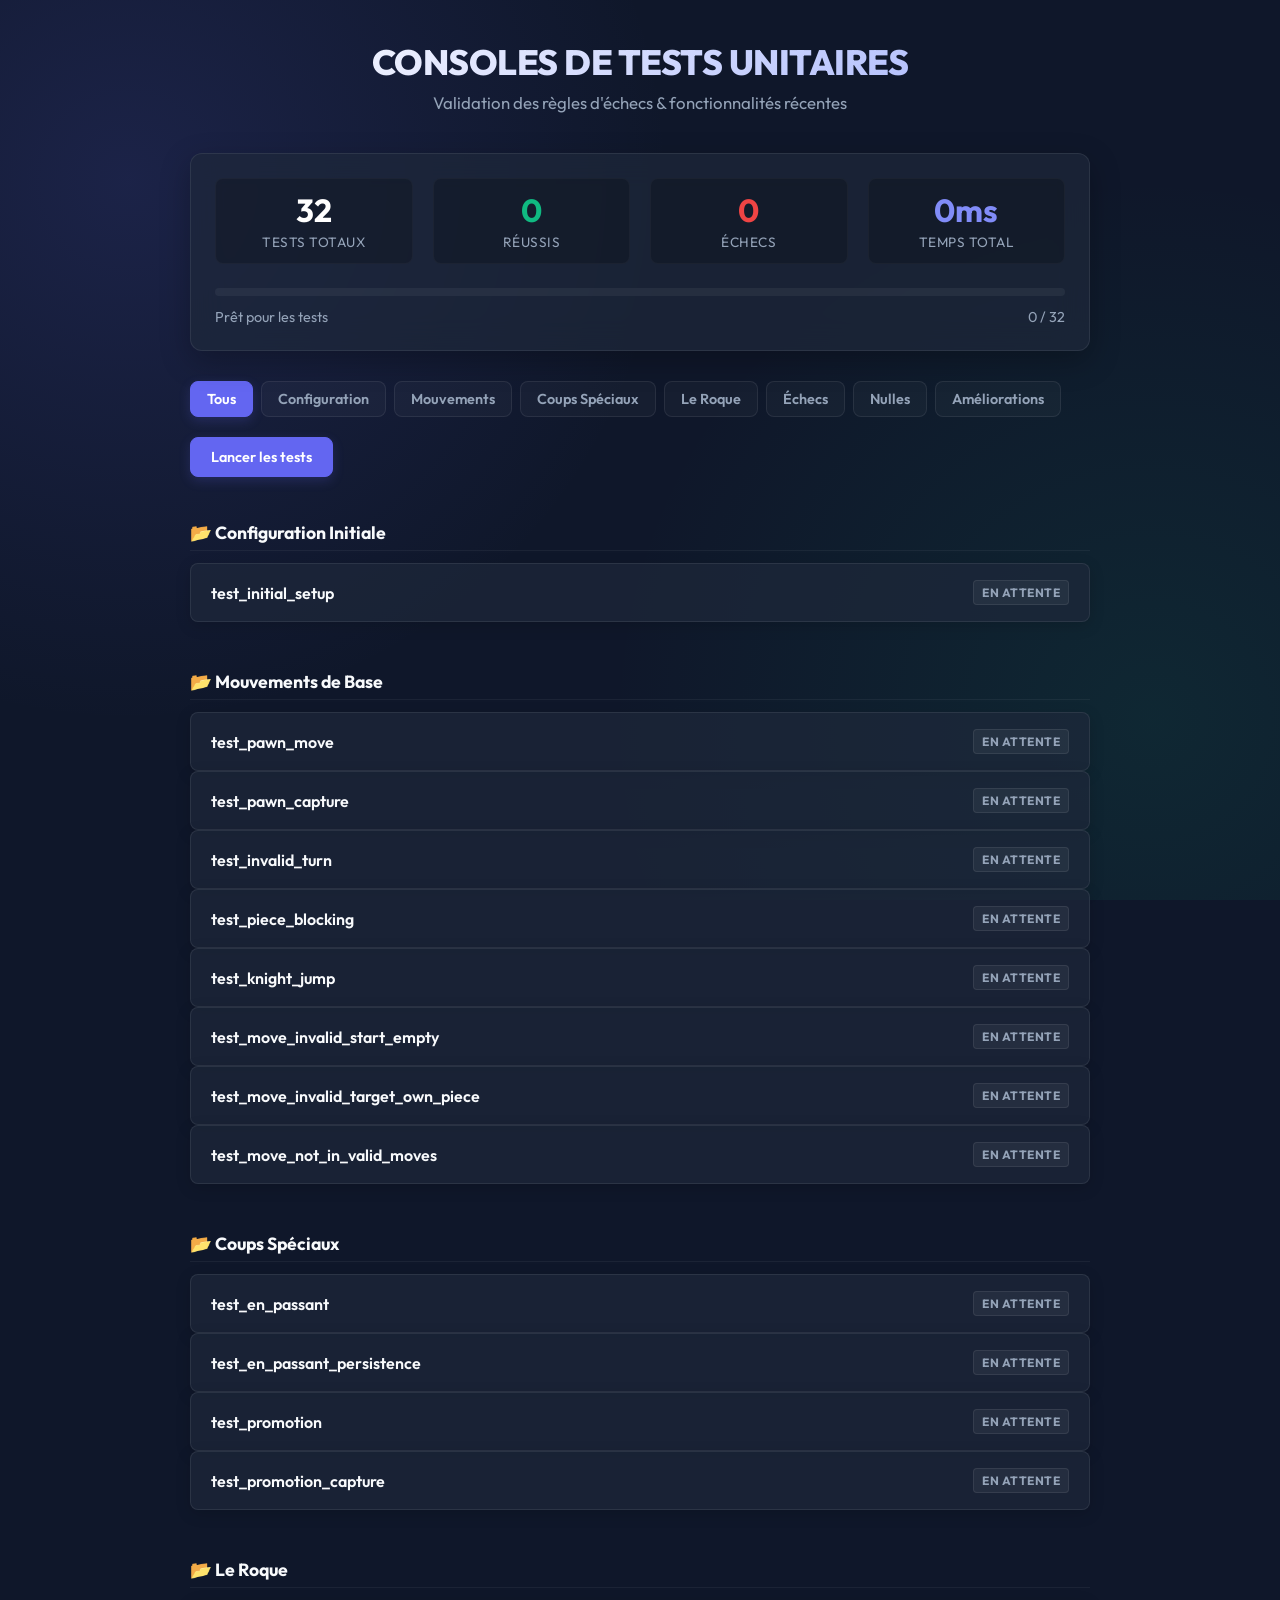
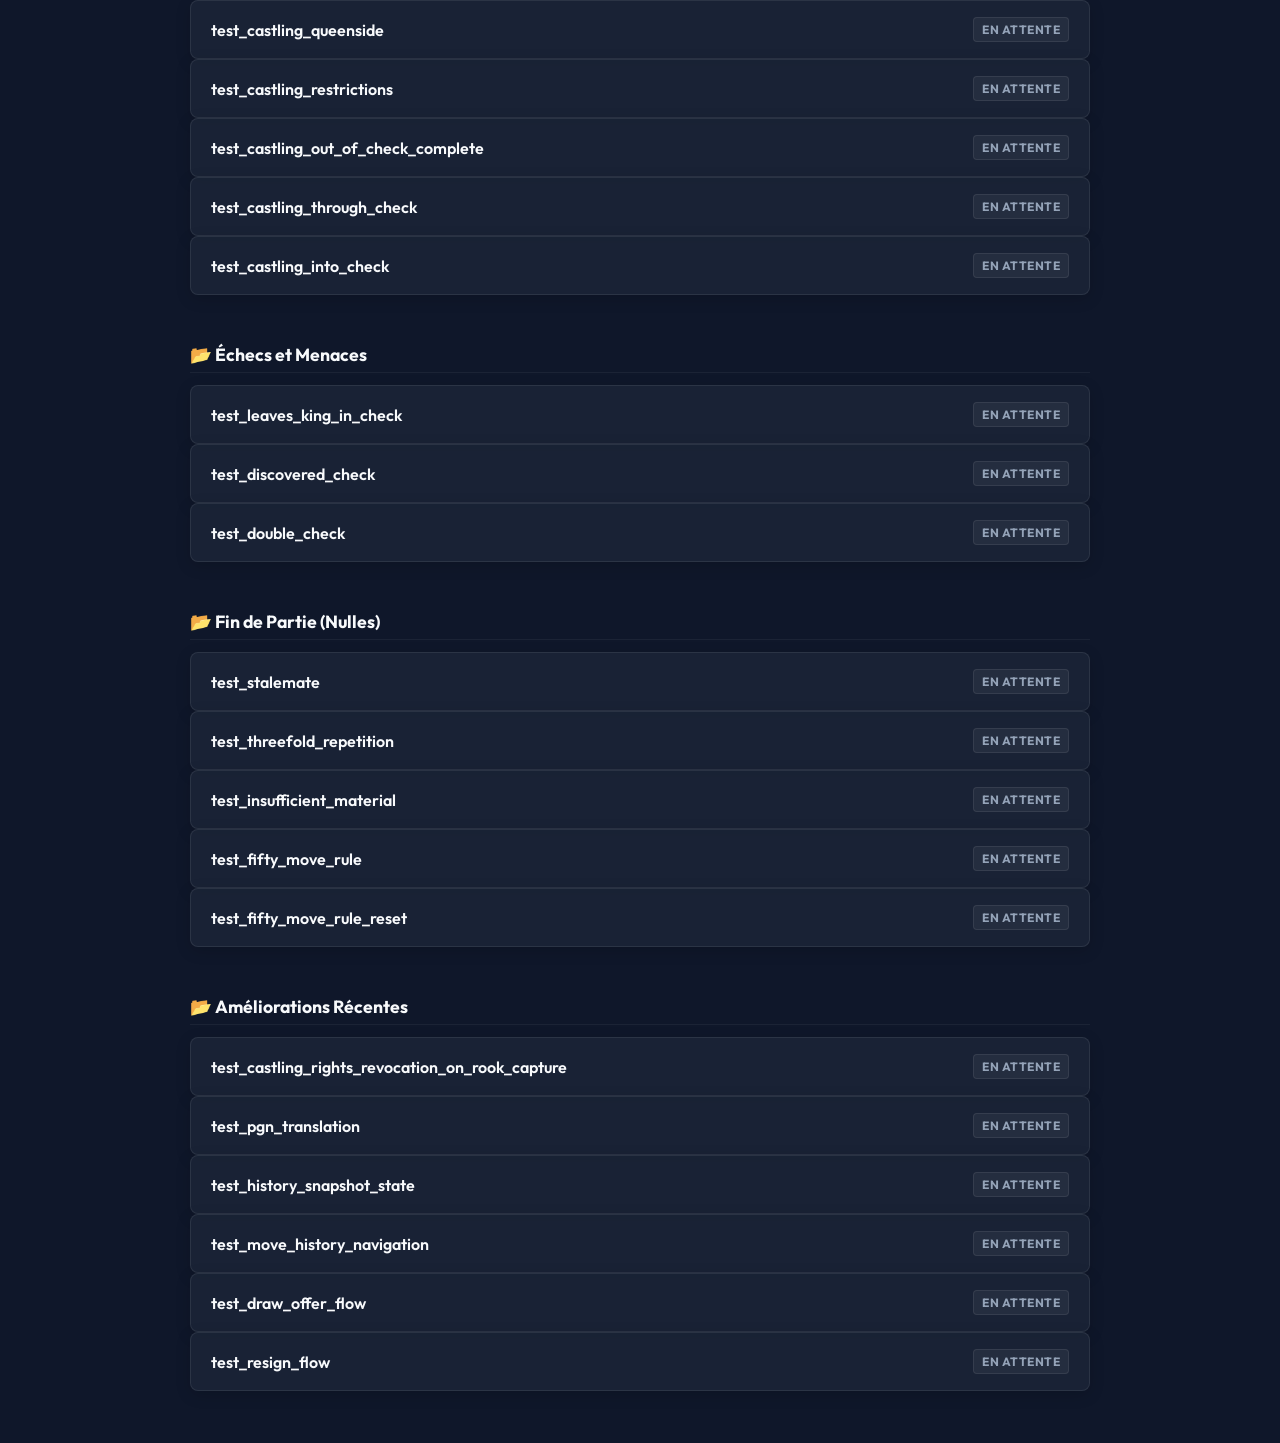
==== tests/test_runner.html @ a36e86dd "Migration test + Histo Coups" ====
<!DOCTYPE html>
<html lang="fr">
<head>
    <meta charset="UTF-8">
    <meta name="viewport" content="width=device-width, initial-scale=1.0">
    <title>Test Runner - Jeu d'Échecs Moderne</title>
    <!-- Google Fonts: Outfit -->
    <link rel="preconnect" href="https://fonts.googleapis.com">
    <link rel="preconnect" href="https://fonts.gstatic.com" crossorigin>
    <link href="https://fonts.googleapis.com/css2?family=Outfit:wght@300;400;500;600;700;800&display=swap" rel="stylesheet">
    <style>
        :root {
            --bg-dark: #0f172a;
            --bg-card: rgba(30, 41, 59, 0.7);
            --border-glass: rgba(255, 255, 255, 0.08);
            --text-main: #f8fafc;
            --text-secondary: #94a3b8;
            --color-success: #10b981;
            --color-success-bg: rgba(16, 185, 129, 0.15);
            --color-success-border: rgba(16, 185, 129, 0.3);
            --color-error: #ef4444;
            --color-error-bg: rgba(239, 68, 68, 0.15);
            --color-error-border: rgba(239, 68, 68, 0.3);
            --color-accent: #6366f1;
            --color-accent-hover: #818cf8;
            --radius-md: 12px;
            --radius-sm: 8px;
            --shadow-main: 0 10px 30px rgba(0, 0, 0, 0.25);
        }

        * {
            box-sizing: border-box;
            margin: 0;
            padding: 0;
        }

        body {
            font-family: 'Outfit', sans-serif;
            background-color: var(--bg-dark);
            color: var(--text-main);
            min-height: 100vh;
            padding: 40px 20px;
            background-image: radial-gradient(circle at 10% 20%, rgba(99, 102, 241, 0.15) 0%, transparent 40%),
                              radial-gradient(circle at 90% 80%, rgba(16, 185, 129, 0.1) 0%, transparent 40%);
            background-attachment: fixed;
        }

        .container {
            max-width: 900px;
            margin: 0 auto;
        }

        header {
            text-align: center;
            margin-bottom: 40px;
        }

        h1 {
            font-size: 2.2rem;
            font-weight: 800;
            letter-spacing: -0.5px;
            background: linear-gradient(135deg, #fff 0%, #a5b4fc 100%);
            -webkit-background-clip: text;
            -webkit-text-fill-color: transparent;
            margin-bottom: 8px;
        }

        .subtitle {
            color: var(--text-secondary);
            font-size: 1.05rem;
            font-weight: 400;
        }

        /* Dashboard de synthèse */
        .summary-card {
            background: var(--bg-card);
            backdrop-filter: blur(16px);
            border: 1px solid var(--border-glass);
            border-radius: var(--radius-md);
            padding: 24px;
            margin-bottom: 30px;
            box-shadow: var(--shadow-main);
        }

        .summary-grid {
            display: grid;
            grid-template-columns: repeat(4, 1fr);
            gap: 20px;
            text-align: center;
            margin-bottom: 24px;
        }

        .stat-box {
            padding: 12px;
            border-radius: var(--radius-sm);
            background: rgba(0, 0, 0, 0.2);
            border: 1px solid rgba(255, 255, 255, 0.03);
        }

        .stat-value {
            font-size: 2rem;
            font-weight: 700;
            line-height: 1.2;
            margin-bottom: 4px;
        }

        .stat-label {
            font-size: 0.85rem;
            color: var(--text-secondary);
            text-transform: uppercase;
            letter-spacing: 0.5px;
        }

        #stat-total .stat-value { color: #fff; }
        #stat-pass .stat-value { color: var(--color-success); }
        #stat-fail .stat-value { color: var(--color-error); }
        #stat-duration .stat-value { color: var(--color-accent-hover); }

        /* Barre de progression */
        .progress-container {
            width: 100%;
            height: 8px;
            background: rgba(255, 255, 255, 0.05);
            border-radius: 4px;
            overflow: hidden;
            margin-bottom: 12px;
        }

        .progress-bar {
            height: 100%;
            width: 0%;
            background: linear-gradient(90deg, var(--color-accent) 0%, var(--color-success) 100%);
            border-radius: 4px;
            transition: width 0.3s ease;
        }

        .progress-text {
            display: flex;
            justify-content: space-between;
            font-size: 0.9rem;
            color: var(--text-secondary);
        }

        /* Filtres et Actions */
        .controls-bar {
            display: flex;
            justify-content: space-between;
            align-items: center;
            margin-bottom: 24px;
            gap: 20px;
            flex-wrap: wrap;
        }

        .filter-buttons {
            display: flex;
            gap: 8px;
            flex-wrap: wrap;
        }

        .btn {
            font-family: inherit;
            padding: 8px 16px;
            border-radius: var(--radius-sm);
            font-size: 0.9rem;
            font-weight: 600;
            cursor: pointer;
            transition: all 0.2s;
            border: 1px solid var(--border-glass);
        }

        .btn-filter {
            background: rgba(255, 255, 255, 0.03);
            color: var(--text-secondary);
        }

        .btn-filter:hover {
            background: rgba(255, 255, 255, 0.08);
            color: #fff;
        }

        .btn-filter.active {
            background: var(--color-accent);
            color: #fff;
            border-color: var(--color-accent);
            box-shadow: 0 4px 12px rgba(99, 102, 241, 0.2);
        }

        .btn-primary {
            background: var(--color-accent);
            color: #fff;
            border-color: var(--color-accent);
            padding: 10px 20px;
            box-shadow: 0 4px 12px rgba(99, 102, 241, 0.2);
        }

        .btn-primary:hover {
            background: var(--color-accent-hover);
            transform: translateY(-1px);
        }

        /* Liste des tests */
        .test-list {
            display: flex;
            flex-direction: column;
            gap: 16px;
        }

        .category-group {
            margin-bottom: 12px;
        }

        .category-header {
            font-size: 1.1rem;
            font-weight: 700;
            color: var(--text-main);
            margin: 20px 0 12px 0;
            display: flex;
            align-items: center;
            gap: 8px;
            border-bottom: 1px solid rgba(255, 255, 255, 0.05);
            padding-bottom: 6px;
        }

        .test-card {
            background: var(--bg-card);
            border: 1px solid var(--border-glass);
            border-radius: var(--radius-sm);
            padding: 16px 20px;
            display: flex;
            flex-direction: column;
            gap: 12px;
            box-shadow: 0 4px 15px rgba(0, 0, 0, 0.15);
            animation: fadeIn 0.3s ease;
        }

        .test-header {
            display: flex;
            justify-content: space-between;
            align-items: center;
        }

        .test-info {
            display: flex;
            align-items: center;
            gap: 12px;
        }

        .test-name {
            font-weight: 600;
            font-size: 1rem;
        }

        .test-duration {
            font-size: 0.85rem;
            color: var(--text-secondary);
        }

        .badge {
            font-size: 0.75rem;
            font-weight: 700;
            padding: 4px 8px;
            border-radius: 4px;
            text-transform: uppercase;
            letter-spacing: 0.5px;
        }

        .badge-pending {
            background: rgba(255, 255, 255, 0.05);
            color: var(--text-secondary);
            border: 1px solid var(--border-glass);
        }

        .badge-pass {
            background: var(--color-success-bg);
            color: var(--color-success);
            border: 1px solid var(--color-success-border);
        }

        .badge-fail {
            background: var(--color-error-bg);
            color: var(--color-error);
            border: 1px solid var(--color-error-border);
        }

        .error-log {
            font-family: monospace;
            background: rgba(0, 0, 0, 0.3);
            border: 1px solid rgba(239, 68, 68, 0.2);
            padding: 12px;
            border-radius: 6px;
            color: #fca5a5;
            font-size: 0.85rem;
            white-space: pre-wrap;
            overflow-x: auto;
        }

        @keyframes fadeIn {
            from { opacity: 0; transform: translateY(5px); }
            to { opacity: 1; transform: translateY(0); }
        }

        /* Conteneur caché pour exécuter GameController */
        #sandbox {
            display: none !important;
        }
    </style>
</head>
<body>
    <div class="container">
        <header>
            <h1>CONSOLES DE TESTS UNITAIRES</h1>
            <p class="subtitle">Validation des règles d'échecs & fonctionnalités récentes</p>
        </header>

        <!-- Résumé statistique -->
        <div class="summary-card">
            <div class="summary-grid">
                <div class="stat-box" id="stat-total">
                    <div class="stat-value">0</div>
                    <div class="stat-label">Tests Totaux</div>
                </div>
                <div class="stat-box" id="stat-pass">
                    <div class="stat-value">0</div>
                    <div class="stat-label">Réussis</div>
                </div>
                <div class="stat-box" id="stat-fail">
                    <div class="stat-value">0</div>
                    <div class="stat-label">Échecs</div>
                </div>
                <div class="stat-box" id="stat-duration">
                    <div class="stat-value">0ms</div>
                    <div class="stat-label">Temps total</div>
                </div>
            </div>

            <div class="progress-container">
                <div class="progress-bar" id="progress-bar"></div>
            </div>
            <div class="progress-text">
                <span id="progress-percent">Prêt pour les tests</span>
                <span id="progress-ratio">0 / 0</span>
            </div>
        </div>

        <!-- Contrôles et Filtres -->
        <div class="controls-bar">
            <div class="filter-buttons">
                <button class="btn btn-filter active" data-filter="all">Tous</button>
                <button class="btn btn-filter" data-filter="Configuration Initiale">Configuration</button>
                <button class="btn btn-filter" data-filter="Mouvements de Base">Mouvements</button>
                <button class="btn btn-filter" data-filter="Coups Spéciaux">Coups Spéciaux</button>
                <button class="btn btn-filter" data-filter="Le Roque">Le Roque</button>
                <button class="btn btn-filter" data-filter="Échecs et Menaces">Échecs</button>
                <button class="btn btn-filter" data-filter="Fin de Partie (Nulles)">Nulles</button>
                <button class="btn btn-filter" data-filter="Améliorations Récentes">Améliorations</button>
            </div>
            <button class="btn btn-primary" id="btn-run">Lancer les tests</button>
        </div>

        <!-- Liste des résultats -->
        <div class="test-list" id="test-list-container">
            <!-- Rempli en JS -->
        </div>
    </div>

    <!-- Conteneur Sandbox invisible pour instancier GameController sans erreurs DOM -->
    <div id="sandbox">
        <div id="menu-view"></div>
        <div id="game-view"></div>
        <input id="player1-name" value="Joueur 1" />
        <input id="player2-name" value="Joueur 2" />
        <button id="btn-clear-p1"></button>
        <button id="btn-clear-p2"></button>
        <button id="btn-play"></button>
        <input type="checkbox" id="sound-toggle" checked />
        <button id="btn-rotate"></button>
        <span id="rotate-label">Rotation Auto : OFF</span>
        <button id="btn-resign"></button>
        <button id="btn-draw"></button>
        
        <div id="draw-offer-overlay">
            <span id="draw-offer-text"></span>
            <button id="btn-accept-draw"></button>
            <button id="btn-refuse-draw"></button>
        </div>
        <button id="btn-replay"></button>
        <button id="btn-back-menu"></button>
        
        <div id="promotion-overlay">
            <button class="promo-option" data-piece="d"></button>
            <button class="promo-option" data-piece="t"></button>
            <button class="promo-option" data-piece="f"></button>
            <button class="promo-option" data-piece="c"></button>
            <button id="btn-cancel-promotion"></button>
        </div>
        
        <button id="btn-hist-first"></button>
        <button id="btn-hist-prev"></button>
        <button id="btn-hist-next"></button>
        <button id="btn-hist-last"></button>
        <button id="btn-export-pgn"></button>
        <button id="btn-return-live"></button>
        
        <span id="opp-color-indicator"></span>
        <span id="opp-name-display"></span>
        <span id="opp-score-display"></span>
        <div id="opp-timer"></div>
        
        <span id="curr-color-indicator"></span>
        <span id="curr-name-display"></span>
        <span id="curr-score-display"></span>
        <div id="curr-timer"></div>
        
        <span id="turn-display"></span>
        <div id="board"></div>
        <div id="move-history"></div>
        <div id="history-banner"></div>
        
        <div id="game-over-overlay">
            <span id="game-over-title"></span>
            <span id="game-over-result"></span>
            <span id="game-over-reason"></span>
            <button id="btn-replay"></button>
            <button id="btn-back-menu"></button>
        </div>

        <button class="time-btn" data-time="600" data-inc="15"></button>
    </div>

    <!-- Script de test -->
    <script type="module">
        import { tests } from './tests.js?v=2';

        let activeFilter = 'all';

        // Initialisation de la page
        document.addEventListener('DOMContentLoaded', () => {
            renderTestPlaceholders();
            
            document.getElementById('btn-run').addEventListener('click', runAllTests);

            const filterBtns = document.querySelectorAll('.btn-filter');
            filterBtns.forEach(btn => {
                btn.addEventListener('click', (e) => {
                    filterBtns.forEach(b => b.classList.remove('active'));
                    e.currentTarget.classList.add('active');
                    activeFilter = e.currentTarget.getAttribute('data-filter');
                    filterDisplay();
                });
            });
        });

        // Afficher la liste de départ des tests en attente (PENDING)
        function renderTestPlaceholders() {
            const container = document.getElementById('test-list-container');
            container.innerHTML = "";

            let totalTestsCount = 0;

            for (const category in tests) {
                const catSection = document.createElement('div');
                catSection.className = 'category-group';
                catSection.setAttribute('data-category', category);

                const catHeader = document.createElement('div');
                catHeader.className = 'category-header';
                catHeader.innerHTML = `📂 ${category}`;
                catSection.appendChild(catHeader);

                for (const testName in tests[category]) {
                    totalTestsCount++;
                    const card = document.createElement('div');
                    card.className = 'test-card';
                    card.setAttribute('data-test', testName);
                    card.innerHTML = `
                        <div class="test-header">
                            <div class="test-info">
                                <span class="test-name">${testName}</span>
                                <span class="test-duration" id="duration-${testName}"></span>
                            </div>
                            <span class="badge badge-pending" id="badge-${testName}">En attente</span>
                        </div>
                    `;
                    catSection.appendChild(card);
                }
                container.appendChild(catSection);
            }

            document.querySelector('#stat-total .stat-value').textContent = totalTestsCount;
            document.getElementById('progress-ratio').textContent = `0 / ${totalTestsCount}`;
        }

        // Appliquer le filtre de visibilité
        function filterDisplay() {
            const groups = document.querySelectorAll('.category-group');
            groups.forEach(group => {
                const catName = group.getAttribute('data-category');
                if (activeFilter === 'all' || activeFilter === catName) {
                    group.style.display = 'block';
                } else {
                    group.style.display = 'none';
                }
            });
        }

        // Exécuter tous les tests sequentially
        async function runAllTests() {
            const runBtn = document.getElementById('btn-run');
            runBtn.disabled = true;
            runBtn.textContent = "Exécution...";

            let passed = 0;
            let failed = 0;
            let totalTime = 0;
            let currentTestIndex = 0;

            // Récupérer le nombre total de tests
            let totalTestsCount = 0;
            for (const cat in tests) {
                totalTestsCount += Object.keys(tests[cat]).length;
            }

            // Réinitialiser les badges et logs
            document.querySelectorAll('.error-log').forEach(el => el.remove());
            document.querySelectorAll('.badge').forEach(b => {
                b.className = "badge badge-pending";
                b.textContent = "En attente";
            });
            document.querySelectorAll('.test-duration').forEach(d => d.textContent = "");

            const startTotalTime = performance.now();

            for (const category in tests) {
                for (const testName in tests[category]) {
                    currentTestIndex++;
                    const badge = document.getElementById(`badge-${testName}`);
                    const durationEl = document.getElementById(`duration-${testName}`);
                    const card = document.querySelector(`[data-test="${testName}"]`);

                    // Petite pause asynchrone pour animer le dashboard en temps réel
                    await new Promise(resolve => setTimeout(resolve, 30));

                    const testFn = tests[category][testName];
                    const startTestTime = performance.now();

                    try {
                        testFn(); // Exécution
                        const endTestTime = performance.now();
                        const dur = (endTestTime - startTestTime).toFixed(1);

                        passed++;
                        badge.className = "badge badge-pass";
                        badge.textContent = "Passé";
                        durationEl.textContent = `(${dur} ms)`;
                    } catch (error) {
                        const endTestTime = performance.now();
                        const dur = (endTestTime - startTestTime).toFixed(1);

                        failed++;
                        badge.className = "badge badge-fail";
                        badge.textContent = "Échoué";
                        durationEl.textContent = `(${dur} ms)`;

                        // Ajouter le rapport d'erreur
                        const errorDiv = document.createElement('div');
                        errorDiv.className = 'error-log';
                        errorDiv.textContent = error.stack || error.message || error;
                        card.appendChild(errorDiv);
                    }

                    // Mettre à jour la synthèse
                    document.querySelector('#stat-pass .stat-value').textContent = passed;
                    document.querySelector('#stat-fail .stat-value').textContent = failed;
                    
                    const runningTotalDur = (performance.now() - startTotalTime).toFixed(0);
                    document.querySelector('#stat-duration .stat-value').textContent = `${runningTotalDur}ms`;

                    const percent = Math.round((currentTestIndex / totalTestsCount) * 100);
                    document.getElementById('progress-bar').style.width = `${percent}%`;
                    document.getElementById('progress-percent').textContent = `Progression : ${percent}%`;
                    document.getElementById('progress-ratio').textContent = `${currentTestIndex} / ${totalTestsCount}`;
                }
            }

            const endTotalTime = performance.now();
            totalTime = (endTotalTime - startTotalTime).toFixed(0);
            
            document.querySelector('#stat-duration .stat-value').textContent = `${totalTime}ms`;
            document.getElementById('progress-percent').textContent = failed === 0 
                ? "Tous les tests sont passés avec succès !" 
                : `${failed} test(s) ont échoué.`;
            
            runBtn.disabled = false;
            runBtn.textContent = "Relancer";
        }
    </script>
</body>
</html>
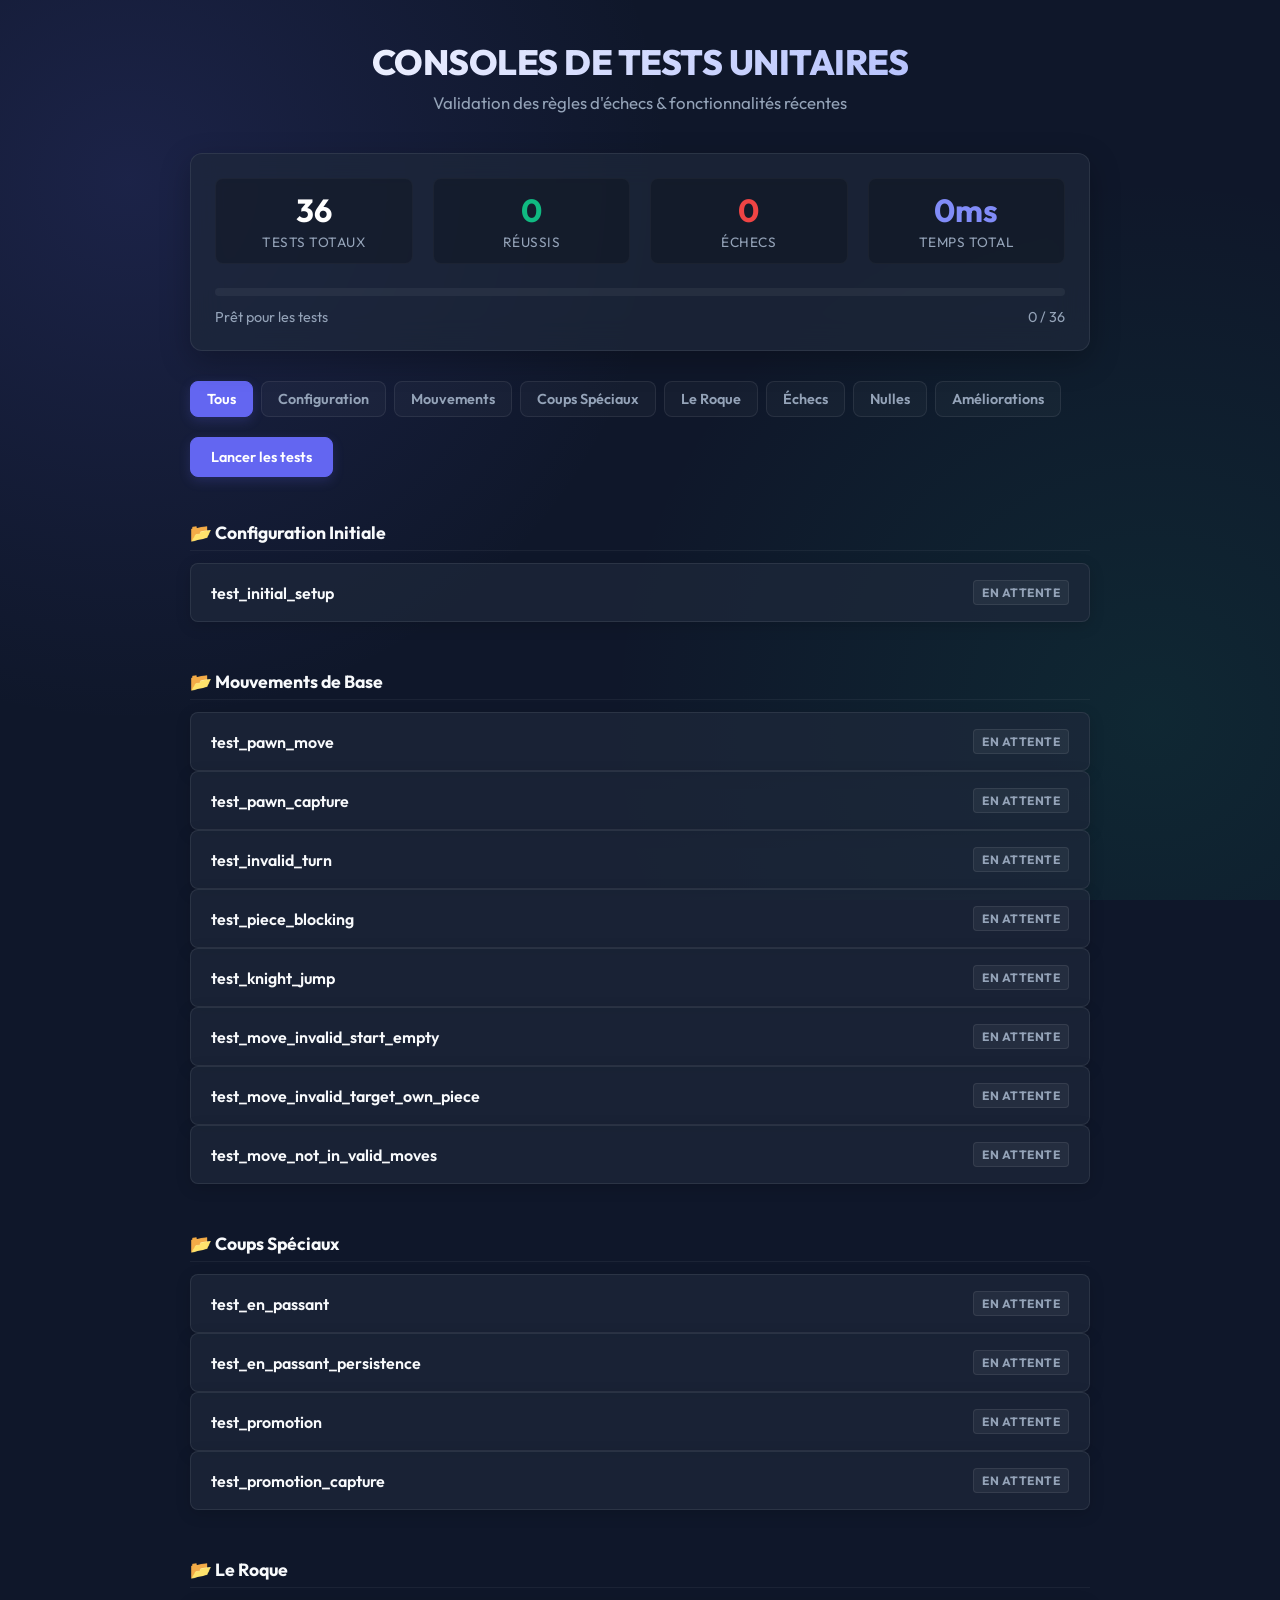
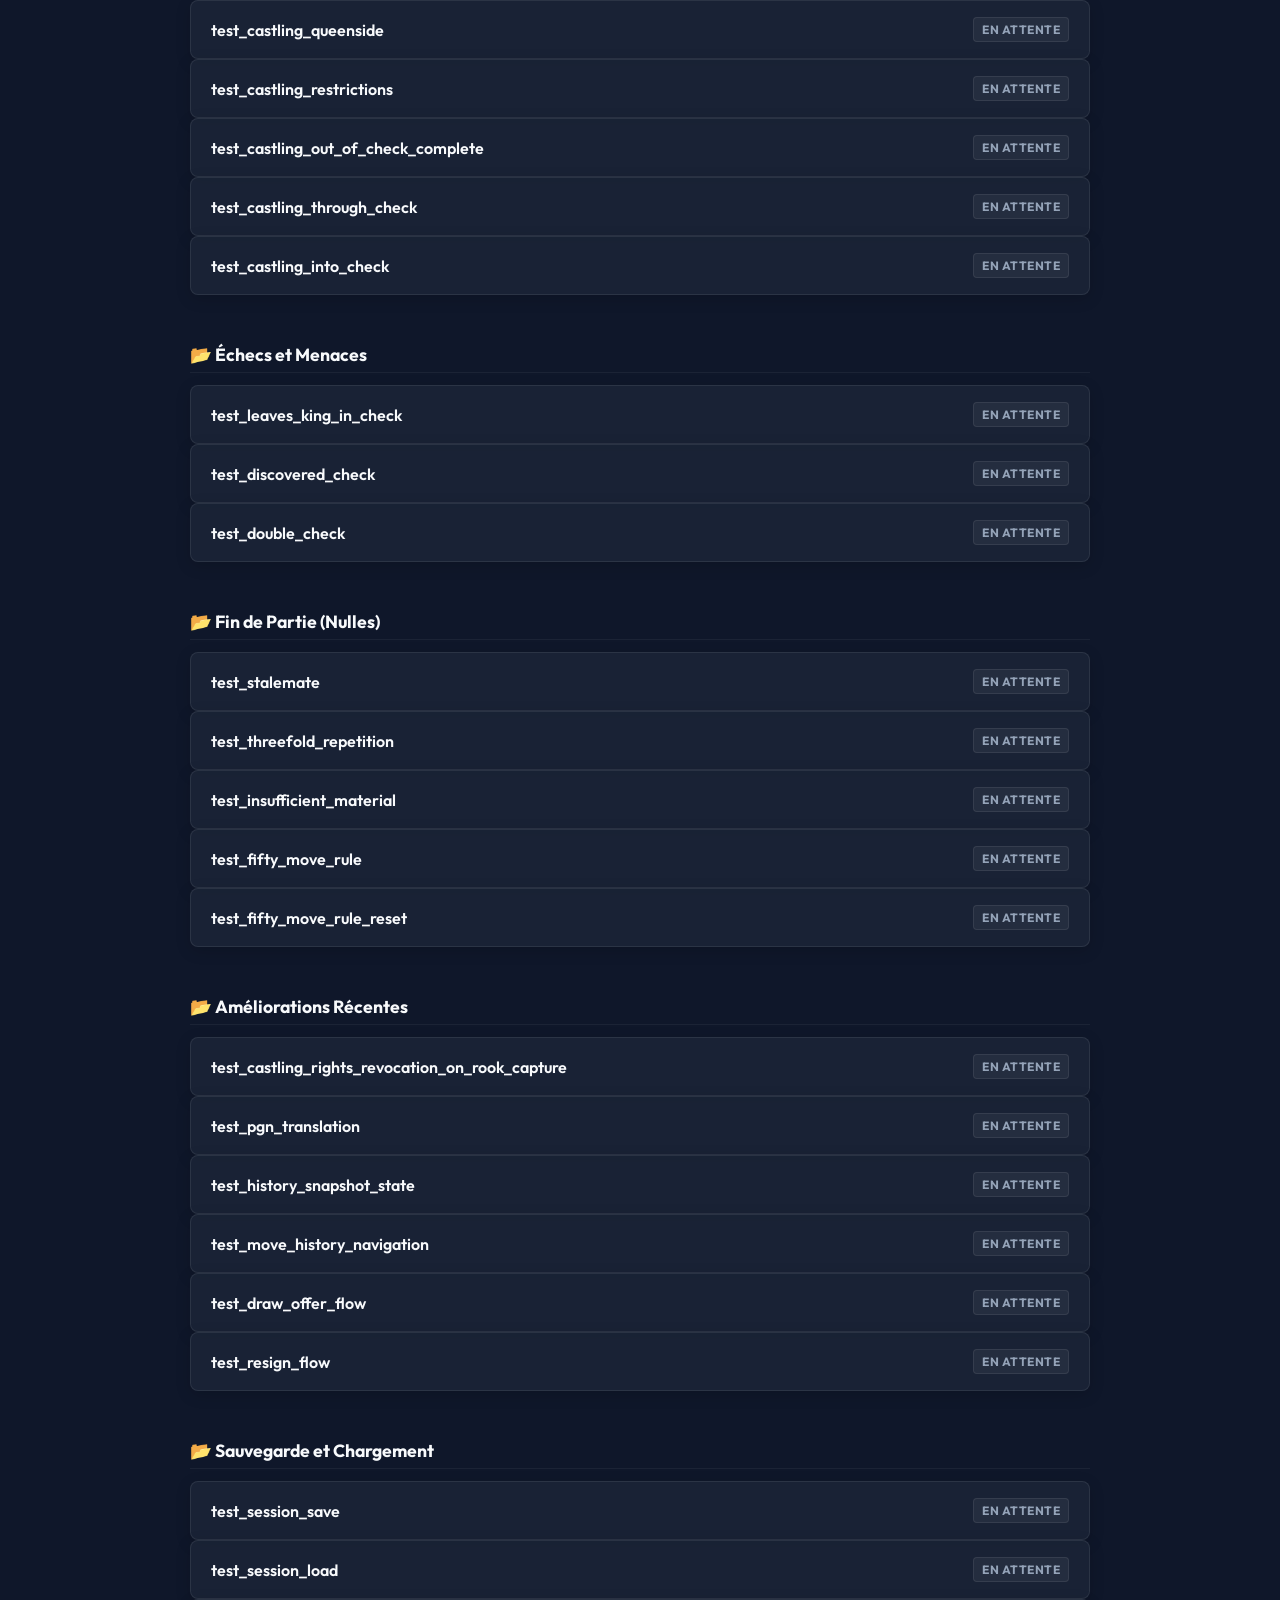
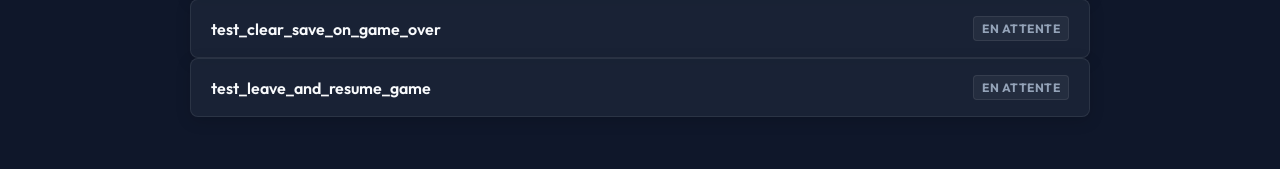
==== commit ab60d224: "Sauvegarde Auto et chargement de partie" ====
--- a/tests/test_runner.html
+++ b/tests/test_runner.html
@@ -61,6 +61,7 @@
             letter-spacing: -0.5px;
             background: linear-gradient(135deg, #fff 0%, #a5b4fc 100%);
             -webkit-background-clip: text;
+            background-clip: text;
             -webkit-text-fill-color: transparent;
             margin-bottom: 8px;
         }
@@ -377,6 +378,8 @@
         <span id="rotate-label">Rotation Auto : OFF</span>
         <button id="btn-resign"></button>
         <button id="btn-draw"></button>
+        <button id="btn-resume"></button>
+        <button id="btn-leave"></button>
         
         <div id="draw-offer-overlay">
             <span id="draw-offer-text"></span>
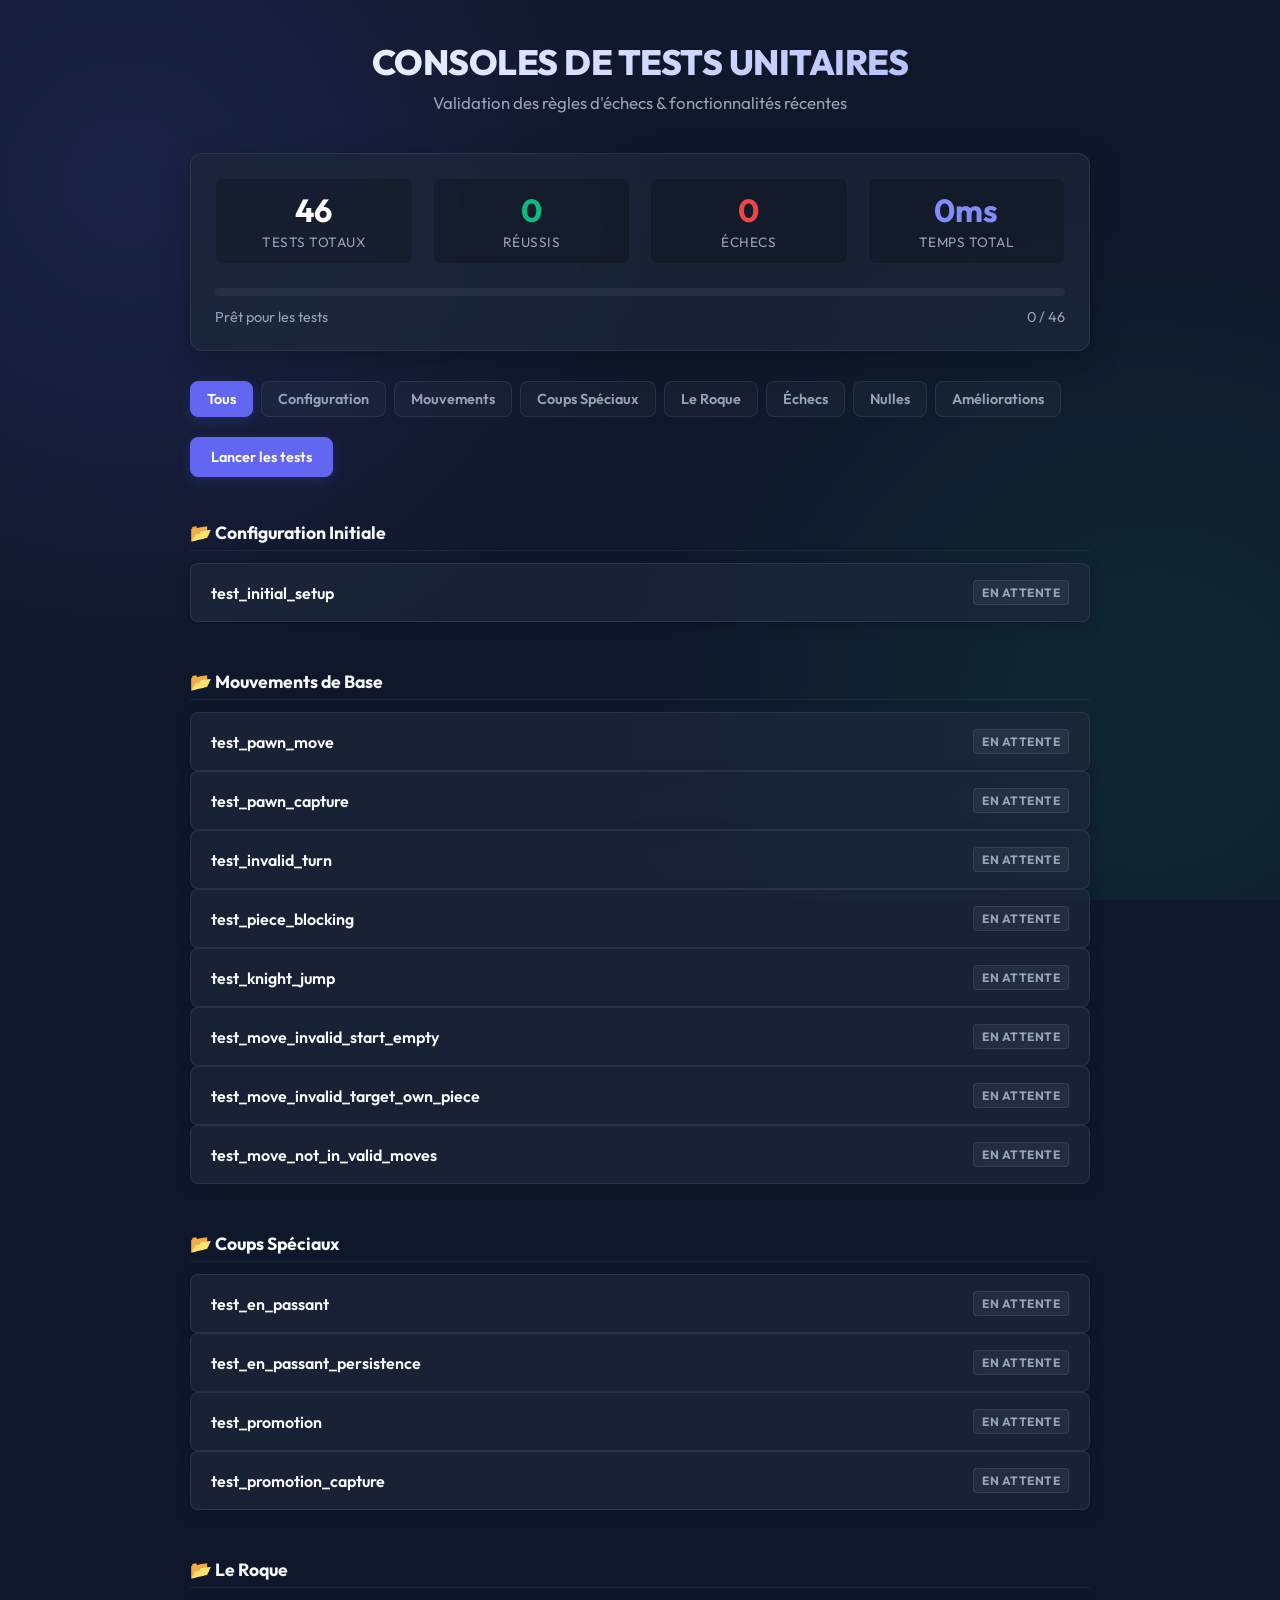
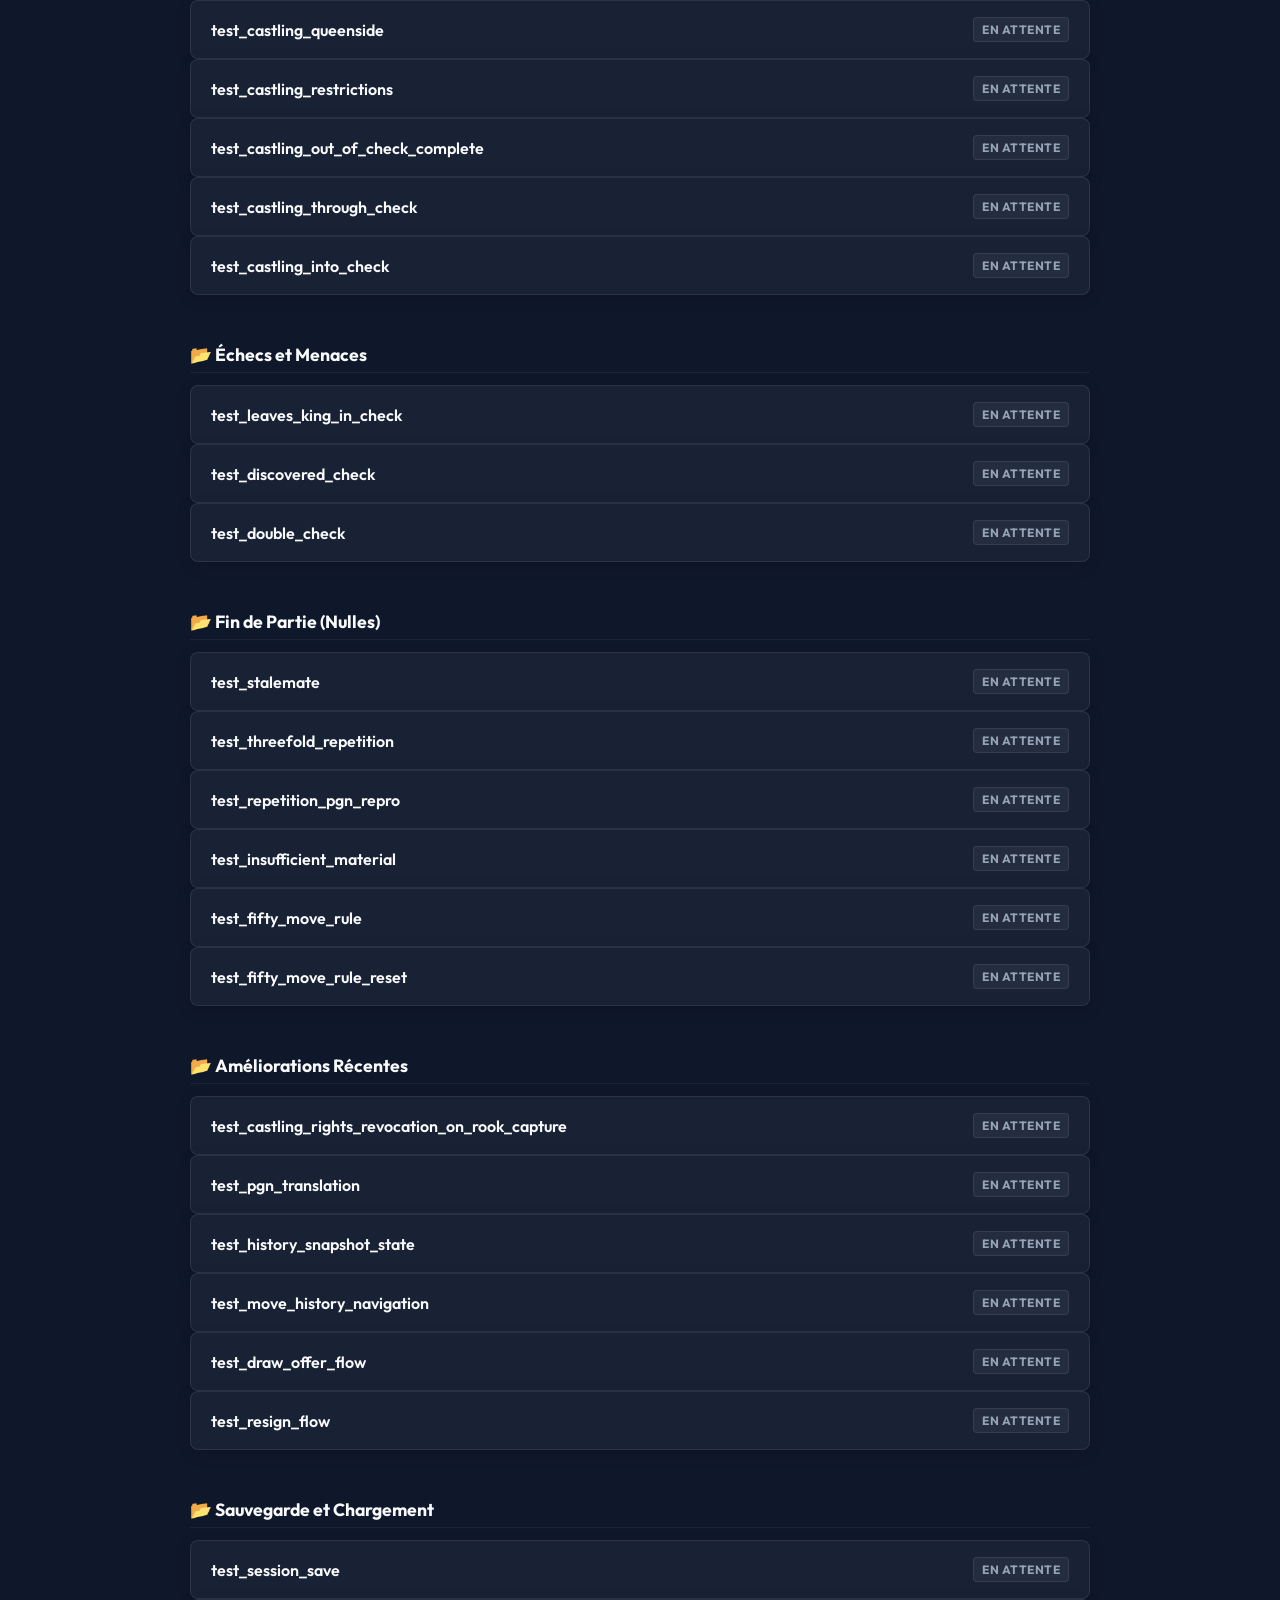
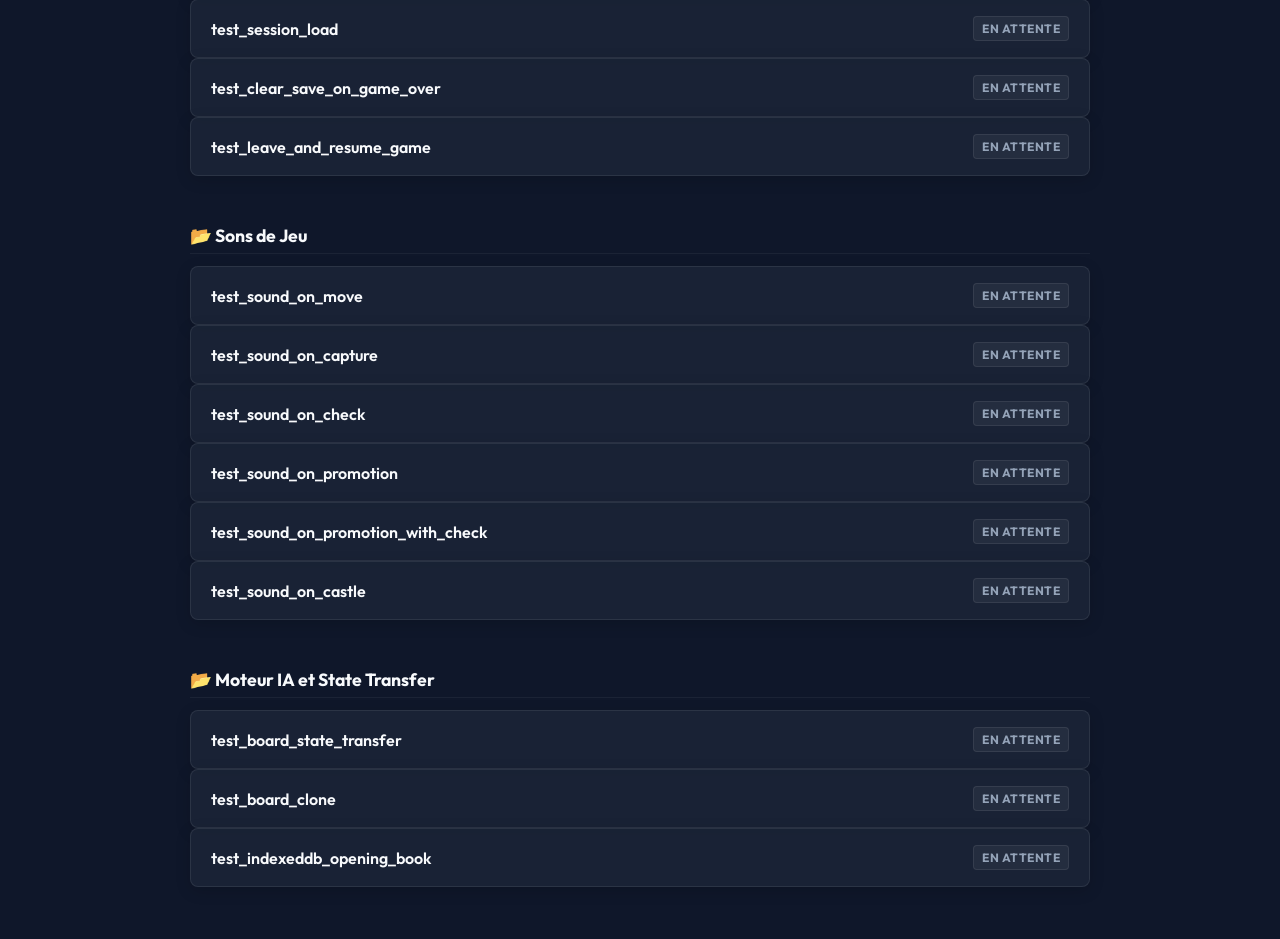
==== commit aaf8975e: "Ajout IA + Mode" ====
--- a/tests/test_runner.html
+++ b/tests/test_runner.html
@@ -374,8 +374,8 @@
         <button id="btn-clear-p2"></button>
         <button id="btn-play"></button>
         <input type="checkbox" id="sound-toggle" checked />
-        <button id="btn-rotate"></button>
-        <span id="rotate-label">Rotation Auto : OFF</span>
+        <button id="btn-rotate-board"></button>
+        <button id="btn-settings-toggle"></button>
         <button id="btn-resign"></button>
         <button id="btn-draw"></button>
         <button id="btn-resume"></button>
@@ -547,7 +547,7 @@
                     const startTestTime = performance.now();
 
                     try {
-                        testFn(); // Exécution
+                        await testFn(); // Exécution
                         const endTestTime = performance.now();
                         const dur = (endTestTime - startTestTime).toFixed(1);
 
